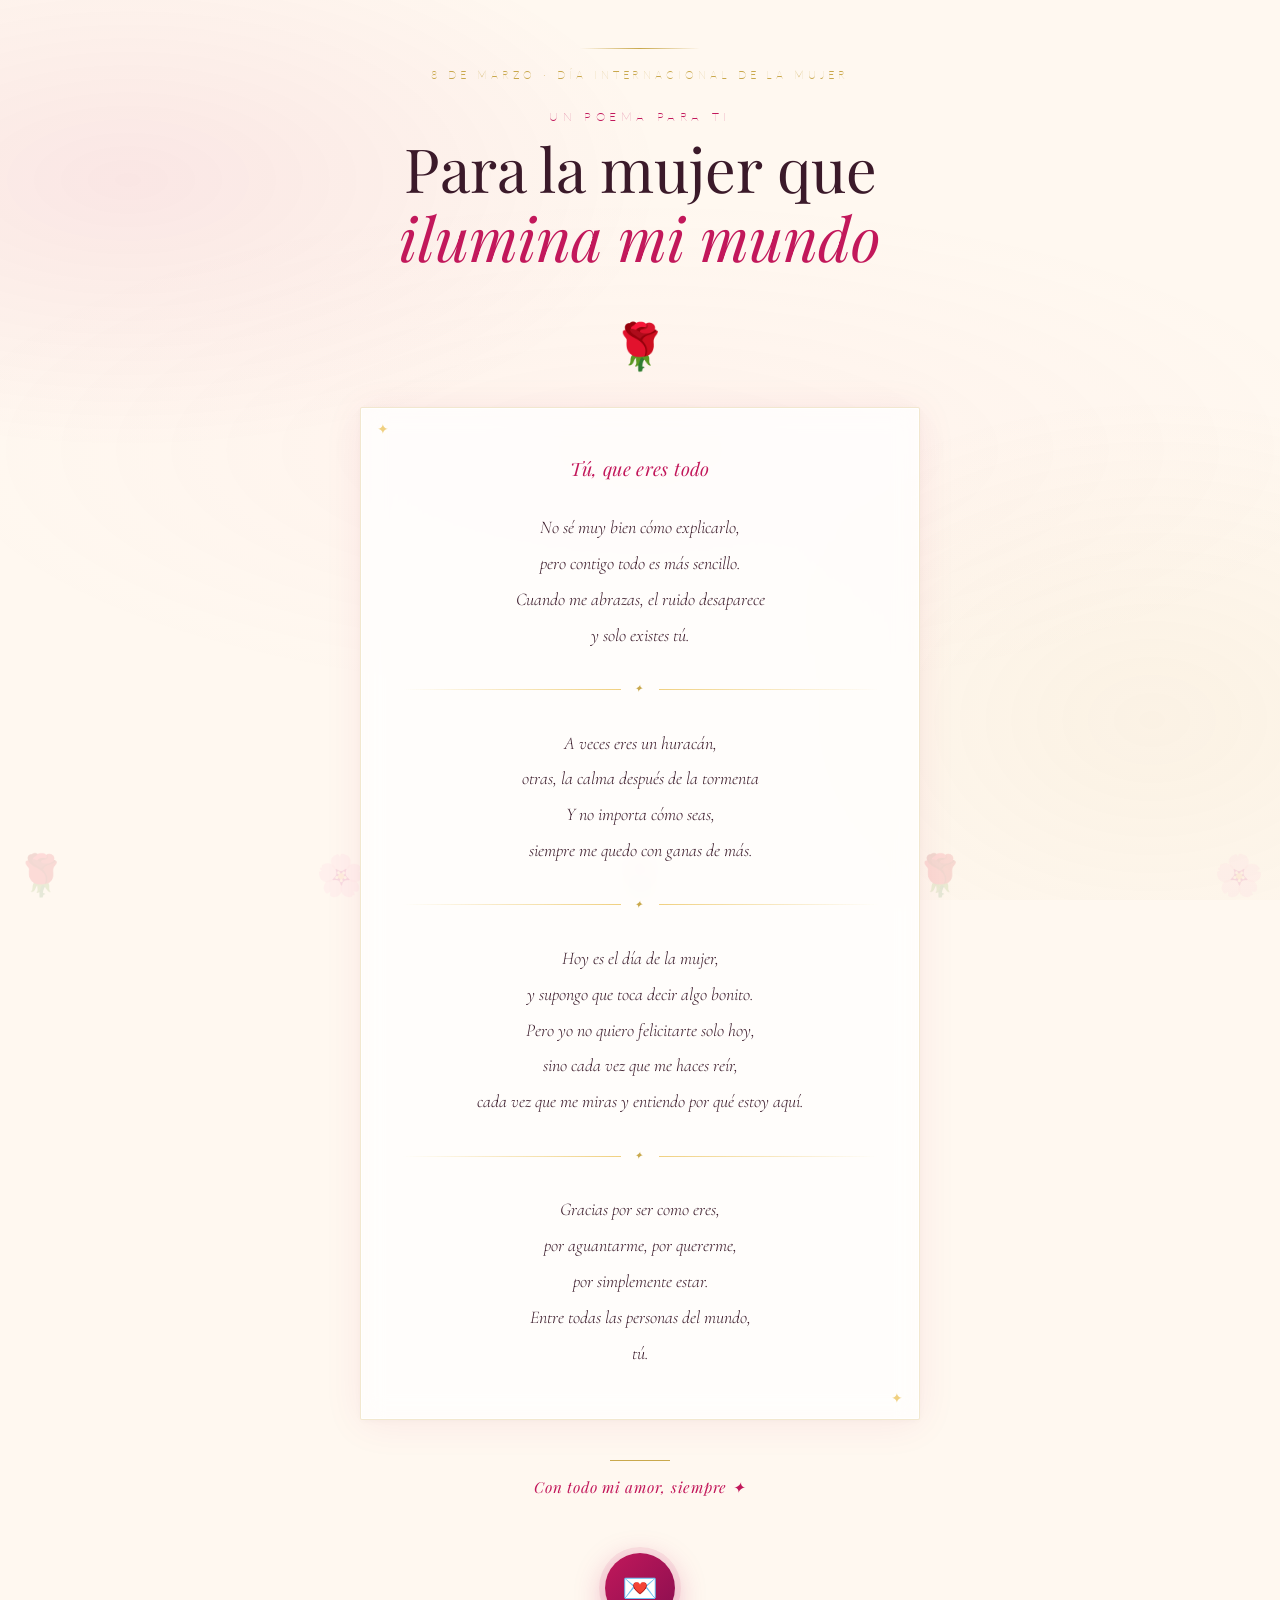
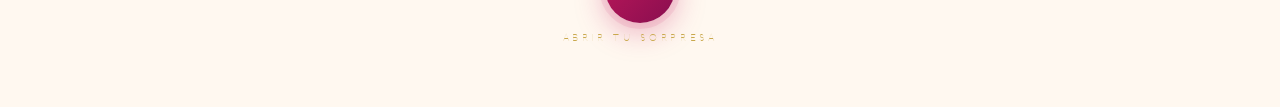
==== index.html @ ff8d0309 "first commit" ====
<!DOCTYPE html>
<html lang="es">
<head>
<meta charset="UTF-8">
<link rel="icon" href="data:image/svg+xml,<svg xmlns='http://www.w3.org/2000/svg' viewBox='0 0 100 100'><text y='.9em' font-size='90'>🌹</text></svg>">
<meta name="viewport" content="width=device-width, initial-scale=1.0">
<title>Feliz Día de la Mujer | Mi Cami</title>
<link href="https://fonts.googleapis.com/css2?family=Cormorant+Garamond:ital,wght@0,300;0,400;1,300;1,400&family=Playfair+Display:ital,wght@0,400;1,400&family=Lato:wght@100;300&display=swap" rel="stylesheet">
<link rel="stylesheet" href="index.css">
</head>
<body>

<!-- Falling petals -->
<div class="bg-canvas" id="petals"></div>
<div class="bg-gradient"></div>

<div class="bottom-roses">
  <span>🌹</span><span>🌸</span><span>🌷</span><span>🌹</span><span>🌸</span>
</div>

<div class="wrapper">
  <div class="deco-line"></div>
  <p class="date-tag">8 de marzo · Día Internacional de la Mujer</p>

  <div class="title-block">
    <p class="title-small">Un poema para ti</p>
    <h1 class="title-main">Para la mujer que<br><em>ilumina mi mundo</em></h1>
  </div>

  <span class="rose-center">🌹</span>

  <div class="poem-card">
    <p class="poem-title">Tú, que eres todo</p>

    <div class="poem-body">
      <div class="poem-stanza">
        No sé muy bien cómo explicarlo,<br>
        pero contigo todo es más sencillo.<br>
        Cuando me abrazas, el ruido desaparece<br>
        y solo existes tú.
      </div>

      <div class="poem-divider">✦</div>

      <div class="poem-stanza">
        A veces eres un huracán,<br>
        otras, la calma después de la tormenta<br>
        Y no importa cómo seas,<br>
        siempre me quedo con ganas de más.
      </div>

      <div class="poem-divider">✦</div>

      <div class="poem-stanza">
        Hoy es el día de la mujer,<br>
        y supongo que toca decir algo bonito.<br>
        Pero yo no quiero felicitarte solo hoy,<br>
        sino cada vez que me haces reír,<br>
        cada vez que me miras y entiendo por qué estoy aquí.
      </div>

      <div class="poem-divider">✦</div>

      <div class="poem-stanza">
        Gracias por ser como eres,<br>
        por aguantarme, por quererme,<br>
        por simplemente estar.<br>
        Entre todas las personas del mundo,<br>
        tú.
      </div>
    </div>
  </div>

  <div class="signature">
    <div class="signature-line"></div>
    <p class="signature-text">Con todo mi amor, siempre ✦</p>
  </div>

  <div class="cta-wrap">
    <a href="sorpresa.html" class="cta-btn">
      <div class="cta-icon">💌</div>
      <span class="cta-label">Abrir tu sorpresa</span>
    </a>
  </div>
</div>

<script src="index.js"></script>
</body>
</html>
---- index.css ----
*, *::before, *::after { box-sizing: border-box; margin: 0; padding: 0; }

  :root {
    --rose: #c2185b;
    --rose-light: #f48fb1;
    --rose-pale: #fce4ec;
    --gold: #c9a84c;
    --gold-light: #f0d080;
    --cream: #fff8f0;
    --dark: #3b1a2a;
  }

  html, body {
    min-height: 100vh;
    background: var(--cream);
    font-family: 'Cormorant Garamond', Georgia, serif;
    overflow-x: hidden;
  }

  /* Animated petal background */
  .bg-canvas {
    position: fixed;
    inset: 0;
    z-index: 0;
    pointer-events: none;
    overflow: hidden;
  }

  .petal {
    position: absolute;
    top: -60px;
    font-size: 1.4rem;
    animation: fall linear infinite;
    opacity: 0.6;
  }

  @keyframes fall {
    0%   { transform: translateY(-60px) rotate(0deg) translateX(0); opacity: 0; }
    10%  { opacity: 0.6; }
    90%  { opacity: 0.4; }
    100% { transform: translateY(110vh) rotate(720deg) translateX(40px); opacity: 0; }
  }

  /* Mesh gradient overlay */
  .bg-gradient {
    position: fixed;
    inset: 0;
    z-index: 0;
    background:
      radial-gradient(ellipse 70% 50% at 10% 20%, rgba(194,24,91,0.08) 0%, transparent 60%),
      radial-gradient(ellipse 60% 60% at 90% 80%, rgba(201,168,76,0.07) 0%, transparent 60%),
      radial-gradient(ellipse 80% 40% at 50% 50%, rgba(244,143,177,0.05) 0%, transparent 70%);
    pointer-events: none;
  }

  /* Main wrapper */
  .wrapper {
    position: relative;
    z-index: 1;
    min-height: 100vh;
    display: flex;
    flex-direction: column;
    align-items: center;
    justify-content: center;
    padding: 3rem 1.5rem 4rem;
  }

  /* Decorative top line */
  .deco-line {
    width: 120px;
    height: 1px;
    background: linear-gradient(90deg, transparent, var(--gold), transparent);
    margin-bottom: 1.2rem;
    animation: fadeIn 1.5s ease forwards;
  }

  .date-tag {
    font-family: 'Lato', sans-serif;
    font-weight: 100;
    font-size: 0.7rem;
    letter-spacing: 0.35em;
    color: var(--gold);
    text-transform: uppercase;
    margin-bottom: 1.8rem;
    animation: fadeIn 1.8s ease forwards;
  }

  /* Title */
  .title-block {
    text-align: center;
    margin-bottom: 2.5rem;
    animation: slideUp 1.4s ease forwards;
  }

  .title-small {
    font-family: 'Lato', sans-serif;
    font-weight: 100;
    font-size: 0.72rem;
    letter-spacing: 0.4em;
    color: var(--rose);
    text-transform: uppercase;
    margin-bottom: 0.6rem;
  }

  .title-main {
    font-family: 'Playfair Display', serif;
    font-size: clamp(2.2rem, 6vw, 3.8rem);
    font-weight: 400;
    color: var(--dark);
    line-height: 1.15;
  }

  .title-main em {
    font-style: italic;
    color: var(--rose);
  }

  /* Rose icon center */
  .rose-center {
    font-size: 2.8rem;
    margin: 0.5rem 0 2rem;
    animation: pulse 3s ease-in-out infinite;
    display: block;
    text-align: center;
  }

  @keyframes pulse {
    0%, 100% { transform: scale(1); }
    50% { transform: scale(1.08); }
  }

  /* Poem card */
  .poem-card {
    max-width: 560px;
    width: 100%;
    background: rgba(255,255,255,0.75);
    backdrop-filter: blur(12px);
    border: 1px solid rgba(201,168,76,0.25);
    border-radius: 2px;
    padding: 3rem 2.5rem;
    box-shadow:
      0 4px 40px rgba(194,24,91,0.07),
      0 1px 8px rgba(0,0,0,0.04),
      inset 0 0 0 1px rgba(255,255,255,0.8);
    position: relative;
    animation: slideUp 1.8s ease forwards;
  }

  /* Corner ornaments */
  .poem-card::before, .poem-card::after {
    content: '✦';
    position: absolute;
    color: var(--gold-light);
    font-size: 0.9rem;
  }
  .poem-card::before { top: 0.8rem; left: 1rem; }
  .poem-card::after  { bottom: 0.8rem; right: 1rem; }

  .poem-title {
    font-family: 'Playfair Display', serif;
    font-style: italic;
    font-size: 1.15rem;
    color: var(--rose);
    text-align: center;
    margin-bottom: 1.8rem;
    letter-spacing: 0.02em;
  }

  .poem-body {
    font-size: clamp(1rem, 2.4vw, 1.12rem);
    font-weight: 300;
    color: var(--dark);
    line-height: 2;
    text-align: center;
    font-style: italic;
  }

  .poem-stanza {
    margin-bottom: 1.6rem;
  }

  .poem-stanza:last-child { margin-bottom: 0; }

  .poem-divider {
    display: flex;
    align-items: center;
    gap: 0.8rem;
    margin: 1.6rem 0;
    justify-content: center;
    color: var(--gold);
    font-size: 0.65rem;
    letter-spacing: 0.25em;
  }
  .poem-divider::before, .poem-divider::after {
    content: '';
    flex: 1;
    height: 1px;
    background: linear-gradient(90deg, transparent, var(--gold-light));
  }
  .poem-divider::after {
    background: linear-gradient(90deg, var(--gold-light), transparent);
  }

  /* Signature */
  .signature {
    text-align: center;
    margin-top: 2.5rem;
    animation: fadeIn 3s ease forwards;
  }
  .signature-line {
    width: 60px;
    height: 1px;
    background: var(--gold);
    margin: 0 auto 1rem;
  }
  .signature-text {
    font-family: 'Playfair Display', serif;
    font-style: italic;
    font-size: 0.95rem;
    color: var(--rose);
    letter-spacing: 0.05em;
  }

  /* CTA button */
  .cta-wrap {
    margin-top: 3.5rem;
    text-align: center;
    animation: fadeIn 4s ease forwards;
  }

  .cta-btn {
    display: inline-flex;
    flex-direction: column;
    align-items: center;
    gap: 0.5rem;
    cursor: pointer;
    text-decoration: none;
    transition: transform 0.3s ease;
  }

  .cta-btn:hover { transform: translateY(-4px); }

  .cta-icon {
    width: 70px;
    height: 70px;
    background: linear-gradient(135deg, var(--rose), #880e4f);
    border-radius: 50%;
    display: flex;
    align-items: center;
    justify-content: center;
    font-size: 1.8rem;
    box-shadow: 0 8px 30px rgba(194,24,91,0.35), 0 0 0 6px rgba(194,24,91,0.08);
    transition: box-shadow 0.3s ease;
  }

  .cta-btn:hover .cta-icon {
    box-shadow: 0 12px 40px rgba(194,24,91,0.5), 0 0 0 10px rgba(194,24,91,0.1);
  }

  .cta-label {
    font-family: 'Lato', sans-serif;
    font-weight: 100;
    font-size: 0.65rem;
    letter-spacing: 0.35em;
    color: var(--gold);
    text-transform: uppercase;
  }

  /* Animations */
  @keyframes fadeIn {
    from { opacity: 0; }
    to   { opacity: 1; }
  }

  @keyframes slideUp {
    from { opacity: 0; transform: translateY(28px); }
    to   { opacity: 1; transform: translateY(0); }
  }

  /* Bottom deco */
  .bottom-roses {
    position: fixed;
    bottom: 0;
    left: 0;
    right: 0;
    display: flex;
    justify-content: space-between;
    padding: 0 1rem;
    font-size: 2.5rem;
    opacity: 0.12;
    pointer-events: none;
    z-index: 0;
  }
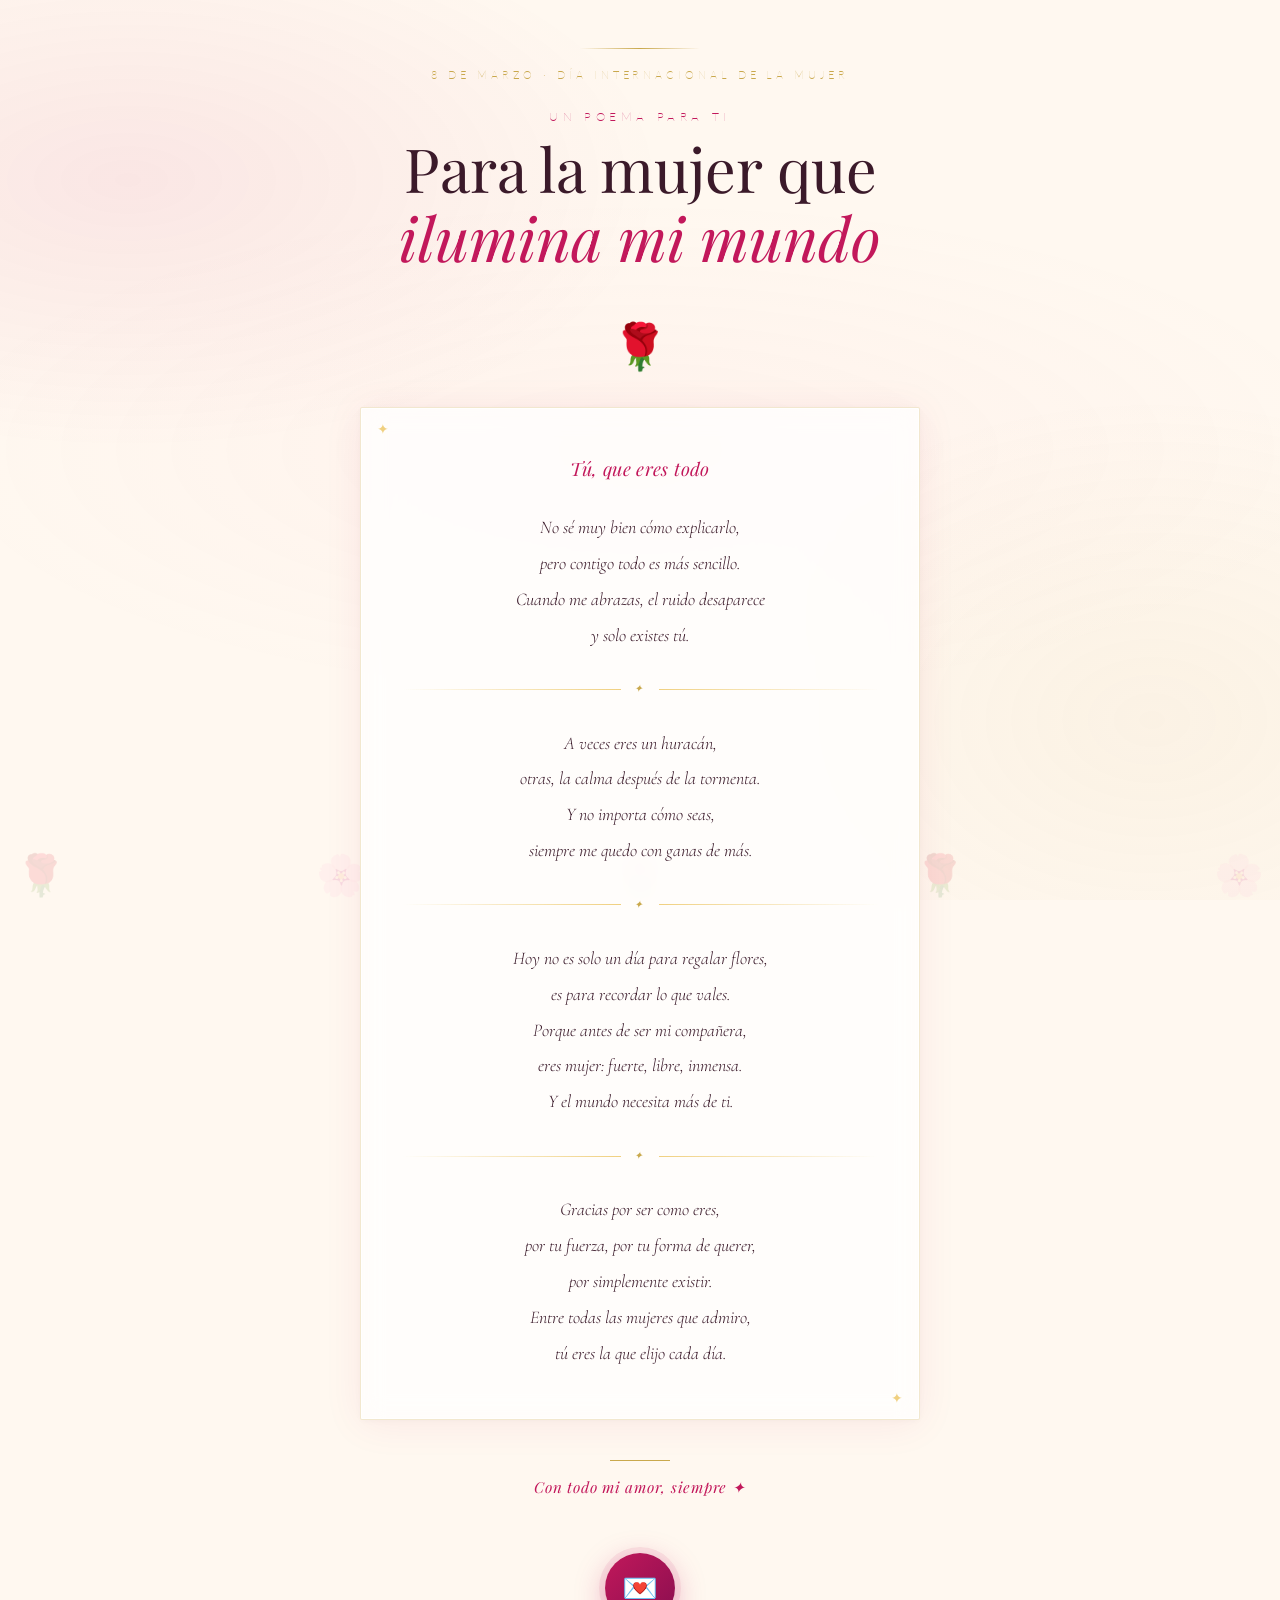
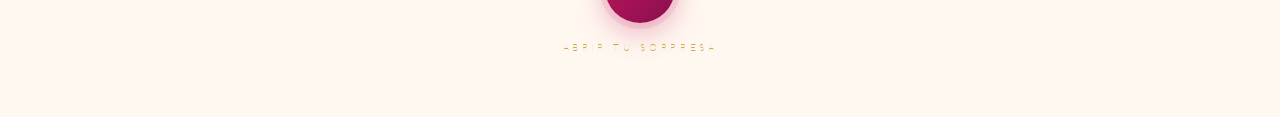
==== commit c33a1fe7: "se ajusta margin" ====
--- a/index.html
+++ b/index.html
@@ -33,42 +33,42 @@
     <p class="poem-title">Tú, que eres todo</p>
 
     <div class="poem-body">
-      <div class="poem-stanza">
-        No sé muy bien cómo explicarlo,<br>
-        pero contigo todo es más sencillo.<br>
-        Cuando me abrazas, el ruido desaparece<br>
-        y solo existes tú.
+        <div class="poem-stanza">
+          No sé muy bien cómo explicarlo,<br>
+          pero contigo todo es más sencillo.<br>
+          Cuando me abrazas, el ruido desaparece<br>
+          y solo existes tú.
+        </div>
+      
+        <div class="poem-divider">✦</div>
+      
+        <div class="poem-stanza">
+          A veces eres un huracán,<br>
+          otras, la calma después de la tormenta.<br>
+          Y no importa cómo seas,<br>
+          siempre me quedo con ganas de más.
+        </div>
+      
+        <div class="poem-divider">✦</div>
+      
+        <div class="poem-stanza">
+          Hoy no es solo un día para regalar flores,<br>
+          es para recordar lo que vales.<br>
+          Porque antes de ser mi compañera,<br>
+          eres mujer: fuerte, libre, inmensa.<br>
+          Y el mundo necesita más de ti.
+        </div>
+      
+        <div class="poem-divider">✦</div>
+      
+        <div class="poem-stanza">
+          Gracias por ser como eres,<br>
+          por tu fuerza, por tu forma de querer,<br>
+          por simplemente existir.<br>
+          Entre todas las mujeres que admiro,<br>
+          tú eres la que elijo cada día.
+        </div>
       </div>
-
-      <div class="poem-divider">✦</div>
-
-      <div class="poem-stanza">
-        A veces eres un huracán,<br>
-        otras, la calma después de la tormenta<br>
-        Y no importa cómo seas,<br>
-        siempre me quedo con ganas de más.
-      </div>
-
-      <div class="poem-divider">✦</div>
-
-      <div class="poem-stanza">
-        Hoy es el día de la mujer,<br>
-        y supongo que toca decir algo bonito.<br>
-        Pero yo no quiero felicitarte solo hoy,<br>
-        sino cada vez que me haces reír,<br>
-        cada vez que me miras y entiendo por qué estoy aquí.
-      </div>
-
-      <div class="poem-divider">✦</div>
-
-      <div class="poem-stanza">
-        Gracias por ser como eres,<br>
-        por aguantarme, por quererme,<br>
-        por simplemente estar.<br>
-        Entre todas las personas del mundo,<br>
-        tú.
-      </div>
-    </div>
   </div>
 
   <div class="signature">
--- a/index.css
+++ b/index.css
@@ -261,6 +261,7 @@
     font-family: 'Lato', sans-serif;
     font-weight: 100;
     font-size: 0.65rem;
+    margin-top: 10px;
     letter-spacing: 0.35em;
     color: var(--gold);
     text-transform: uppercase;
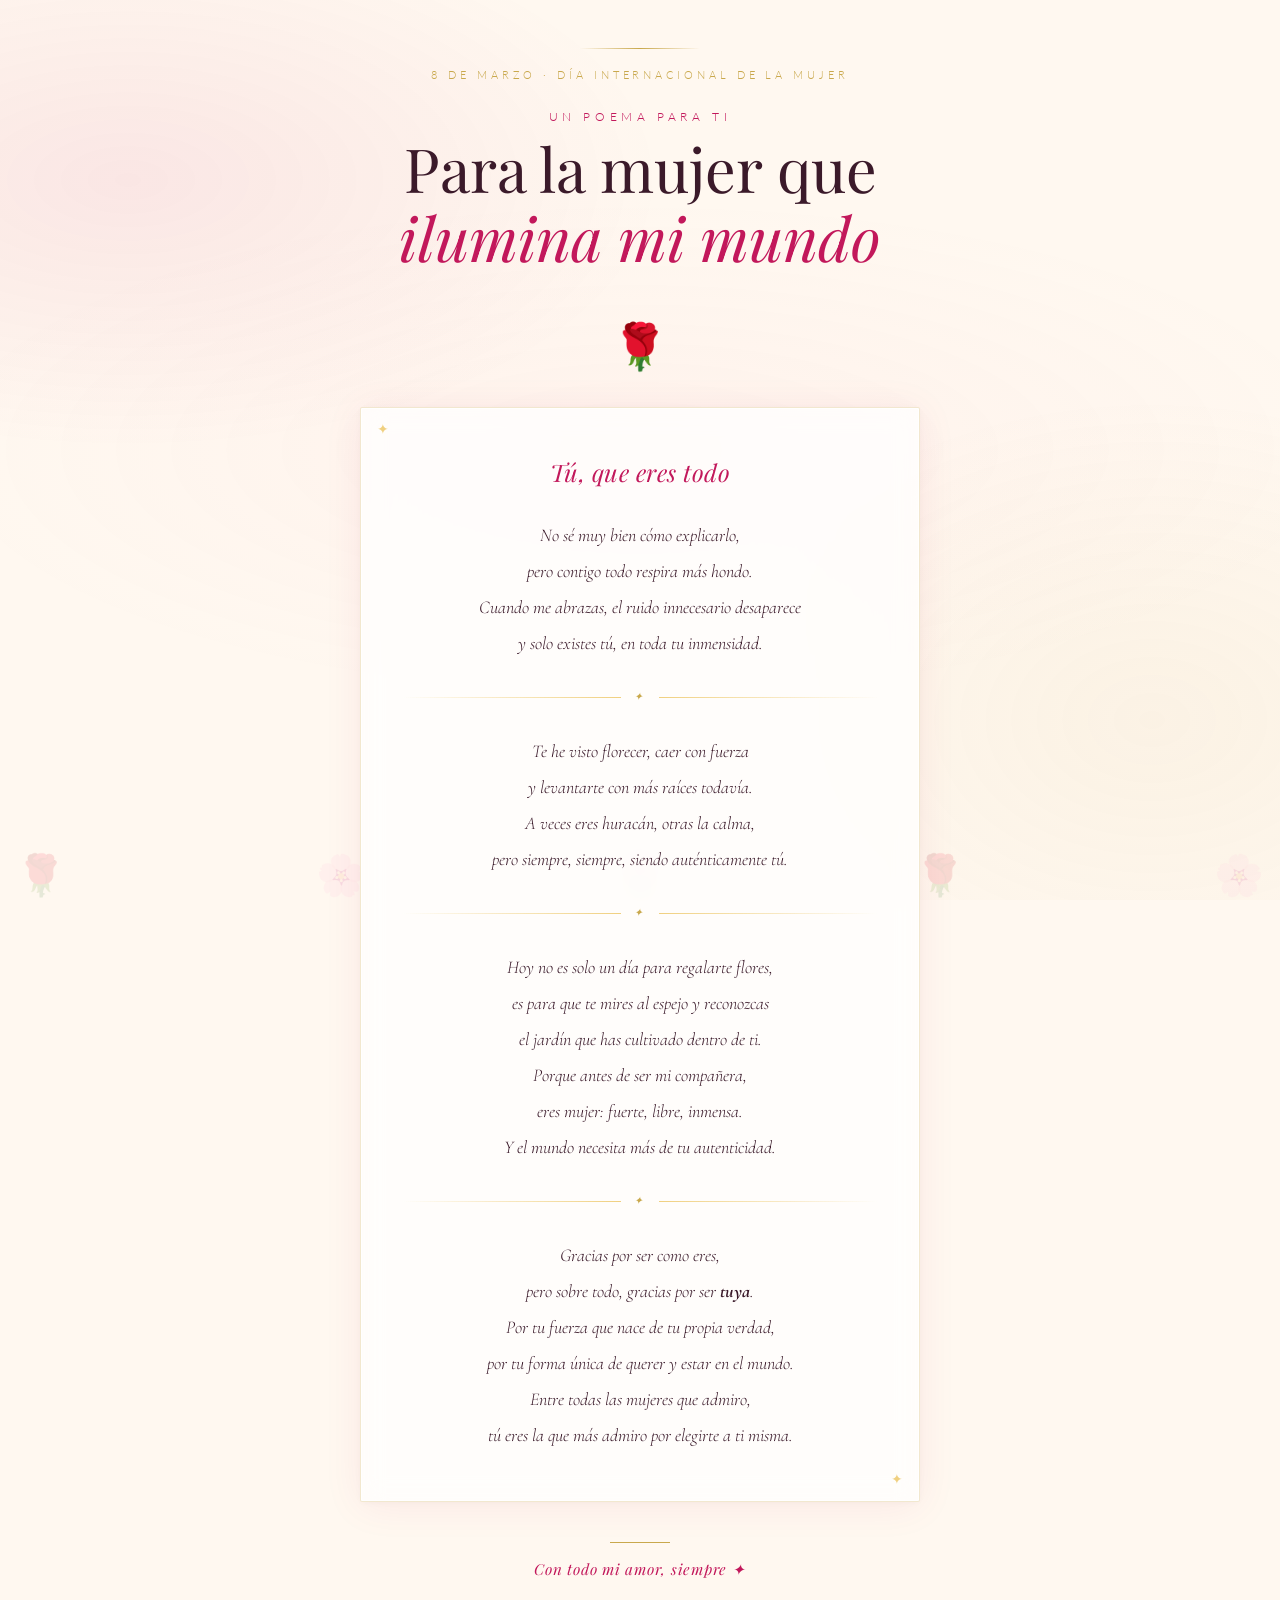
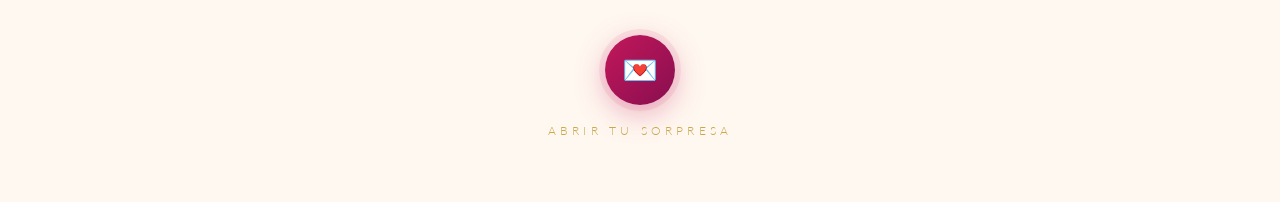
==== commit 53c1a26a: "mensajes" ====
--- a/index.html
+++ b/index.html
@@ -34,41 +34,43 @@
 
     <div class="poem-body">
         <div class="poem-stanza">
-          No sé muy bien cómo explicarlo,<br>
-          pero contigo todo es más sencillo.<br>
-          Cuando me abrazas, el ruido desaparece<br>
-          y solo existes tú.
+            No sé muy bien cómo explicarlo,<br>
+            pero contigo todo respira más hondo.<br>
+            Cuando me abrazas, el ruido innecesario desaparece<br>
+            y solo existes tú, en toda tu inmensidad.
         </div>
       
         <div class="poem-divider">✦</div>
       
         <div class="poem-stanza">
-          A veces eres un huracán,<br>
-          otras, la calma después de la tormenta.<br>
-          Y no importa cómo seas,<br>
-          siempre me quedo con ganas de más.
+            Te he visto florecer, caer con fuerza<br>
+            y levantarte con más raíces todavía.<br>
+            A veces eres huracán, otras la calma,<br>
+            pero siempre, siempre, siendo auténticamente tú.
         </div>
       
         <div class="poem-divider">✦</div>
       
         <div class="poem-stanza">
-          Hoy no es solo un día para regalar flores,<br>
-          es para recordar lo que vales.<br>
-          Porque antes de ser mi compañera,<br>
-          eres mujer: fuerte, libre, inmensa.<br>
-          Y el mundo necesita más de ti.
+            Hoy no es solo un día para regalarte flores,<br>
+            es para que te mires al espejo y reconozcas<br>
+            el jardín que has cultivado dentro de ti.<br>
+            Porque antes de ser mi compañera,<br>
+            eres mujer: fuerte, libre, inmensa.<br>
+            Y el mundo necesita más de tu autenticidad.
         </div>
       
         <div class="poem-divider">✦</div>
       
         <div class="poem-stanza">
-          Gracias por ser como eres,<br>
-          por tu fuerza, por tu forma de querer,<br>
-          por simplemente existir.<br>
-          Entre todas las mujeres que admiro,<br>
-          tú eres la que elijo cada día.
+            Gracias por ser como eres,<br>
+            pero sobre todo, gracias por ser <strong>tuya</strong>.<br>
+            Por tu fuerza que nace de tu propia verdad,<br>
+            por tu forma única de querer y estar en el mundo.<br>
+            Entre todas las mujeres que admiro,<br>
+            tú eres la que más admiro por elegirte a ti misma.
         </div>
-      </div>
+    </div>
   </div>
 
   <div class="signature">
--- a/index.css
+++ b/index.css
@@ -76,8 +76,9 @@
 
   .date-tag {
     font-family: 'Lato', sans-serif;
-    font-weight: 100;
+    font-weight: 300;
     font-size: 0.7rem;
+    text-align: center;
     letter-spacing: 0.35em;
     color: var(--gold);
     text-transform: uppercase;
@@ -94,7 +95,7 @@
 
   .title-small {
     font-family: 'Lato', sans-serif;
-    font-weight: 100;
+    font-weight: 300;
     font-size: 0.72rem;
     letter-spacing: 0.4em;
     color: var(--rose);
@@ -159,7 +160,7 @@
   .poem-title {
     font-family: 'Playfair Display', serif;
     font-style: italic;
-    font-size: 1.15rem;
+    font-size: 1.5rem;
     color: var(--rose);
     text-align: center;
     margin-bottom: 1.8rem;
@@ -169,6 +170,7 @@
   .poem-body {
     font-size: clamp(1rem, 2.4vw, 1.12rem);
     font-weight: 300;
+    font-size: 18px;
     color: var(--dark);
     line-height: 2;
     text-align: center;
@@ -259,8 +261,8 @@
 
   .cta-label {
     font-family: 'Lato', sans-serif;
-    font-weight: 100;
-    font-size: 0.65rem;
+    font-weight: 300;
+    font-size: 0.75rem;
     margin-top: 10px;
     letter-spacing: 0.35em;
     color: var(--gold);
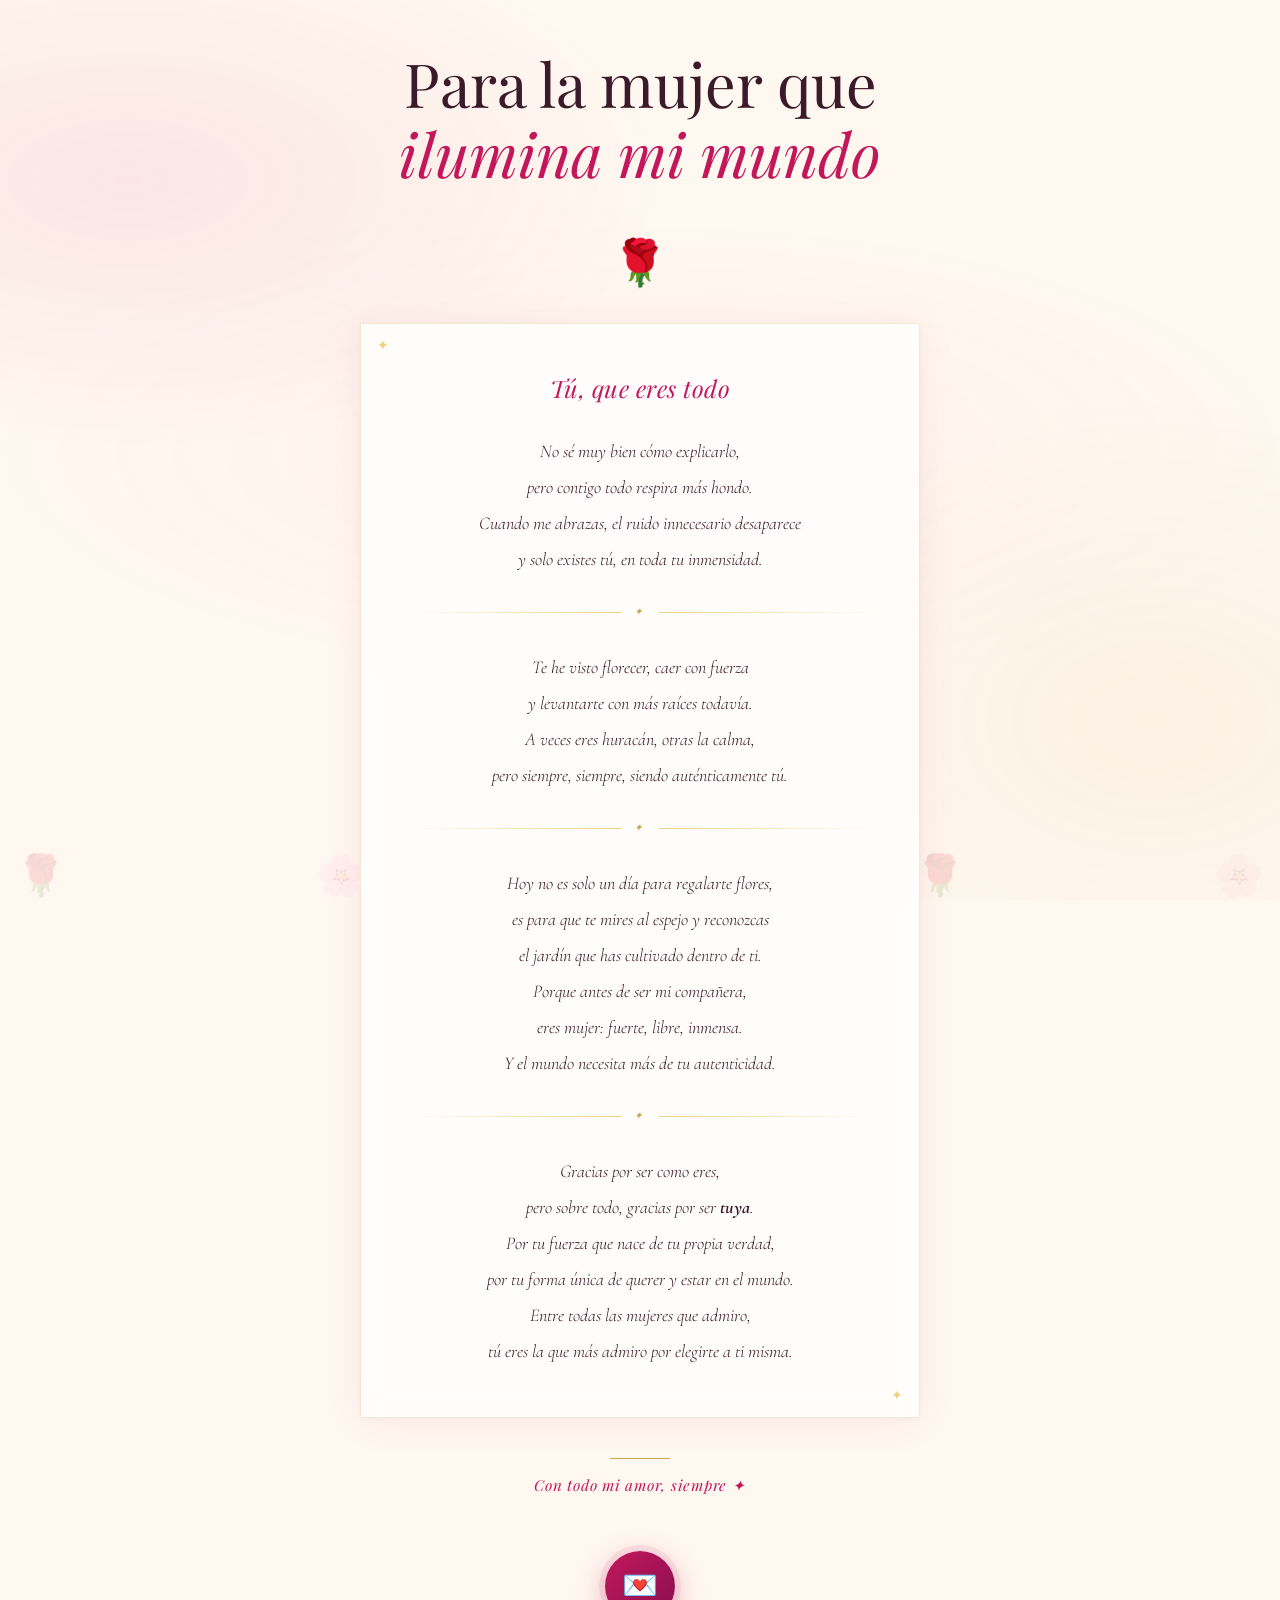
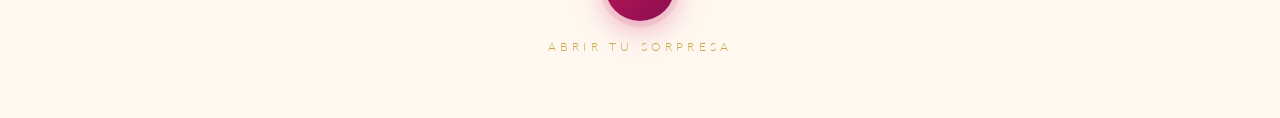
==== commit 7cef013b: "mensajes" ====
--- a/index.html
+++ b/index.html
@@ -19,11 +19,11 @@
 </div>
 
 <div class="wrapper">
-  <div class="deco-line"></div>
-  <p class="date-tag">8 de marzo · Día Internacional de la Mujer</p>
+  <!-- <div class="deco-line"></div>
+  <p class="date-tag">Hoy y siempre para ti</p> -->
 
   <div class="title-block">
-    <p class="title-small">Un poema para ti</p>
+    <!-- <p class="title-small">Un poema para ti</p> -->
     <h1 class="title-main">Para la mujer que<br><em>ilumina mi mundo</em></h1>
   </div>
 
